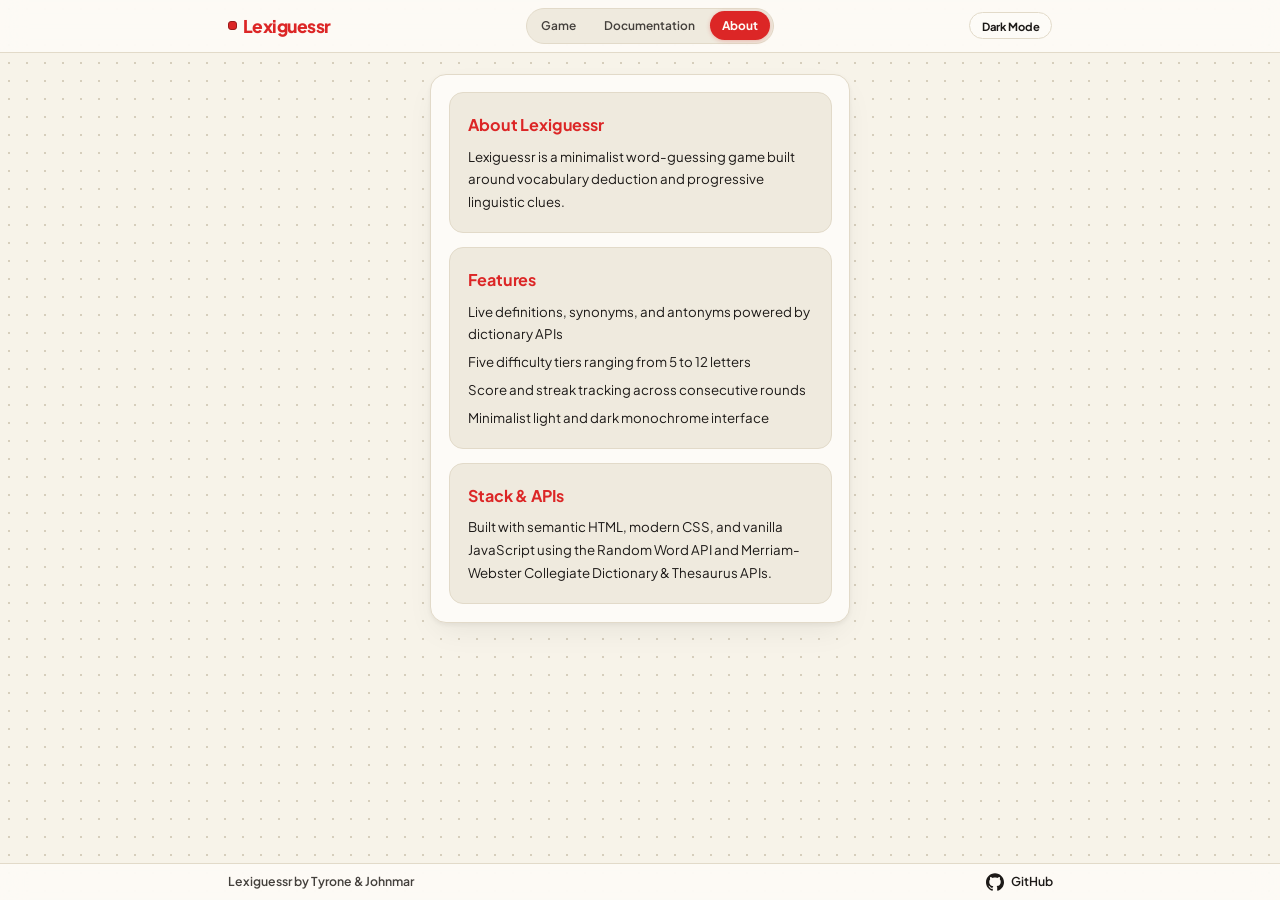
==== about.html @ 3a41c113 "10-18-2026" ====
<!doctype html>
<html lang="en">
  <head>
    <meta charset="UTF-8" />
    <meta name="viewport" content="width=device-width, initial-scale=1.0" />
    <title>About - Lexiguessr</title>
    <link rel="preconnect" href="https://fonts.googleapis.com" />
    <link rel="preconnect" href="https://fonts.gstatic.com" crossorigin />
    <link
      href="https://fonts.googleapis.com/css2?family=Plus+Jakarta+Sans:wght@400;500;600;700;800&display=swap"
      rel="stylesheet"
    />
    <link rel="stylesheet" href="styles.css" />
    <script src="theme.js"></script>
  </head>
  <body>
    <header class="navbar">
      <div class="navbar-inner">
        <a href="index.html" class="navbar-brand">Lexiguessr</a>
        <nav class="nav-tabs" aria-label="Main navigation">
          <a href="index.html" class="nav-tab">Game</a>
          <a href="docs.html" class="nav-tab">Documentation</a>
          <a href="about.html" class="nav-tab active">About</a>
        </nav>
        <button id="theme-toggle" class="btn btn-outline btn-sm" type="button">
          Dark Mode
        </button>
      </div>
    </header>

    <main class="container">
      <section class="page-content">
        <div class="content-card">
          <h2 class="section-title">About Lexiguessr</h2>
          <p class="section-text">
            Lexiguessr is a minimalist word-guessing game built around vocabulary deduction and
            progressive linguistic clues.
          </p>
        </div>

        <div class="content-card">
          <h2 class="section-title">Features</h2>
          <ul class="content-list">
            <li>Live definitions, synonyms, and antonyms powered by dictionary APIs</li>
            <li>Five difficulty tiers ranging from 5 to 12 letters</li>
            <li>Score and streak tracking across consecutive rounds</li>
            <li>Minimalist light and dark monochrome interface</li>
          </ul>
        </div>

        <div class="content-card">
          <h2 class="section-title">Stack &amp; APIs</h2>
          <p class="section-text">
            Built with semantic HTML, modern CSS, and vanilla JavaScript using the Random Word API
            and Merriam-Webster Collegiate Dictionary &amp; Thesaurus APIs.
          </p>
        </div>
      </section>
    </main>

    <footer class="footer">
      <div class="footer-inner">
        <span class="footer-brand">Lexiguessr by Tyrone &amp; Johnmar</span>
        <div class="footer-links">
          <a
            href="https://github.com/johnmarhsifs-cir/Lexiguessr.git"
            class="footer-link"
            target="_blank"
            rel="noopener noreferrer"
          >
            <svg
              class="github-icon"
              viewBox="0 0 24 24"
              width="18"
              height="18"
              fill="currentColor"
              aria-hidden="true"
            >
              <path
                d="M12 .297c-6.63 0-12 5.373-12 12 0 5.303 3.438 9.8 8.205 11.385.6.113.82-.258.82-.577 0-.285-.01-1.04-.015-2.04-3.338.724-4.042-1.61-4.042-1.61C4.422 18.07 3.633 17.7 3.633 17.7c-1.087-.744.084-.729.084-.729 1.205.084 1.838 1.236 1.838 1.236 1.07 1.835 2.809 1.305 3.495.998.108-.776.417-1.305.76-1.605-2.665-.3-5.466-1.332-5.466-5.93 0-1.31.465-2.38 1.235-3.22-.135-.303-.54-1.523.105-3.176 0 0 1.005-.322 3.3 1.23.96-.267 1.98-.399 3-.405 1.02.006 2.04.138 3 .405 2.28-1.552 3.285-1.23 3.285-1.23.645 1.653.24 2.873.12 3.176.765.84 1.23 1.91 1.23 3.22 0 4.61-2.805 5.625-5.475 5.92.42.36.81 1.096.81 2.22 0 1.606-.015 2.896-.015 3.286 0 .315.21.69.825.57C20.565 22.092 24 17.592 24 12.297c0-6.627-5.373-12-12-12"
              />
            </svg>
            <span>GitHub</span>
          </a>
        </div>
      </div>
    </footer>
  </body>
</html>
---- styles.css ----
:root {
  --bg: #f7f3e9;
  --dot: #d6cebc;
  --surface: #fdfbf7;
  --nav-bg: rgba(253, 251, 247, 0.9);
  --surface-muted: #efeade;
  --border: #e2dac9;
  --border-strong: #dc2626;
  --text: #1c1917;
  --text-muted: #44403c;
  --primary: #dc2626;
  --primary-fg: #fdfbf7;
  --primary-hover: #b91c1c;
  --primary-shadow: #991b1b;
  --accent-text: #dc2626;
  --ring: rgba(220, 38, 38, 0.28);
  --shadow:
    0 2px 4px rgba(28, 25, 23, 0.05),
    0 12px 32px -8px rgba(28, 25, 23, 0.08);
}

[data-theme="dark"] {
  --bg: #09090b;
  --dot: #1f1f23;
  --surface: #121215;
  --nav-bg: rgba(18, 18, 21, 0.88);
  --surface-muted: #18181b;
  --border: #27272a;
  --border-strong: #ef4444;
  --text: #fafafa;
  --text-muted: #d4d4d8;
  --primary: #ef4444;
  --primary-fg: #ffffff;
  --primary-hover: #dc2626;
  --primary-shadow: #991b1b;
  --accent-text: #ef4444;
  --ring: rgba(239, 68, 68, 0.3);
  --shadow:
    0 2px 4px rgba(0, 0, 0, 0.4),
    0 16px 36px -8px rgba(0, 0, 0, 0.6);
}

*,
*::before,
*::after {
  box-sizing: border-box;
  margin: 0;
  padding: 0;
}

::-webkit-scrollbar {
  width: 10px;
  height: 10px;
}

::-webkit-scrollbar-track {
  background: var(--bg);
}

::-webkit-scrollbar-thumb {
  background: var(--border-strong);
  border: 2px solid var(--bg);
  border-radius: 9999px;
}

::-webkit-scrollbar-thumb:hover {
  background: var(--primary);
}

::-webkit-scrollbar-thumb:active {
  background: var(--primary-hover);
}

html {
  font-size: 14px;
}

body {
  font-family:
    "Plus Jakarta Sans",
    system-ui,
    -apple-system,
    sans-serif;
  background-color: var(--bg);
  background-image: radial-gradient(var(--dot) 1px, transparent 1px);
  background-size: 18px 18px;
  color: var(--text);
  font-size: 1rem;
  line-height: 1.6;
  min-height: 100vh;
  display: flex;
  flex-direction: column;
  -webkit-font-smoothing: antialiased;
  transition:
    background-color 0.2s ease,
    color 0.2s ease;
}

.navbar {
  width: 100%;
  background: var(--nav-bg);
  backdrop-filter: blur(12px);
  -webkit-backdrop-filter: blur(12px);
  border-bottom: 1px solid var(--border);
  position: sticky;
  top: 0;
  z-index: 10;
}

.navbar-inner {
  max-width: 860px;
  margin: 0 auto;
  padding: 0.55rem 1.25rem;
  display: flex;
  align-items: center;
  justify-content: space-between;
  gap: 1rem;
  flex-wrap: wrap;
}

.navbar-brand {
  font-size: 1.25rem;
  font-weight: 800;
  letter-spacing: -0.03em;
  color: var(--accent-text);
  text-decoration: none;
  display: inline-flex;
  align-items: center;
  gap: 0.45rem;
}

.navbar-brand::before {
  content: "";
  width: 9px;
  height: 9px;
  border-radius: 3px;
  background: var(--primary);
  border: 1px solid var(--primary-shadow);
}

.nav-tabs {
  display: flex;
  align-items: center;
  gap: 0.25rem;
  background: var(--surface-muted);
  border: 1px solid var(--border);
  padding: 0.2rem;
  border-radius: 9999px;
}

.nav-tab {
  text-decoration: none;
  font-size: 0.85rem;
  font-weight: 600;
  color: var(--text-muted);
  padding: 0.35rem 0.85rem;
  border-radius: 9999px;
  transition:
    background-color 0.15s ease,
    color 0.15s ease,
    box-shadow 0.15s ease;
}

.nav-tab:hover {
  color: var(--text);
}

.nav-tab.active {
  background: var(--primary);
  color: var(--primary-fg);
  font-weight: 700;
  box-shadow: 0 1px 4px var(--ring);
}

.game-layout {
  max-width: 860px;
  width: calc(100% - 2rem);
  margin: auto;
  padding: 0.75rem 0;
  display: grid;
  grid-template-columns: minmax(0, 420px) minmax(0, 370px);
  justify-content: center;
  gap: 1.25rem;
  position: relative;
}

.container {
  background: var(--surface);
  border: 1px solid var(--border);
  border-radius: 16px;
  box-shadow: var(--shadow);
  padding: 1.25rem;
  max-width: 420px;
  width: calc(100% - 2rem);
  margin: 1.5rem auto;
  display: flex;
  flex-direction: column;
  gap: 0.8rem;
  text-align: center;
}

.game-layout .container {
  margin: 0;
  width: 100%;
}

.hints-panel {
  grid-column: 2;
  position: absolute;
  top: 0.75rem;
  bottom: 0.75rem;
  left: 0;
  right: 0;
  height: fit-content;
  max-height: calc(100% - 1.5rem);
  width: 100%;
  background: var(--surface);
  border: 1px solid var(--border);
  border-radius: 16px;
  box-shadow: var(--shadow);
  padding: 1.25rem;
  display: flex;
  flex-direction: column;
  gap: 0.75rem;
  overflow: hidden;
}

.hints-header {
  display: flex;
  align-items: center;
  justify-content: space-between;
  padding-bottom: 0.6rem;
  border-bottom: 1px solid var(--border);
}

.hints-title {
  font-size: 0.9rem;
  font-weight: 800;
  text-transform: uppercase;
  letter-spacing: 0.06em;
  color: var(--accent-text);
}

.stats-panel {
  display: grid;
  grid-template-columns: repeat(3, 1fr);
  gap: 0.55rem;
}

.stat-card {
  background: var(--surface-muted);
  border: 1px solid var(--border);
  border-radius: 10px;
  padding: 0.6rem 0.5rem;
  display: flex;
  flex-direction: column;
  gap: 0.15rem;
}

.stat-label {
  font-size: 0.72rem;
  font-weight: 700;
  text-transform: uppercase;
  letter-spacing: 0.06em;
  color: var(--text-muted);
}

.stat-value {
  font-size: 1.4rem;
  font-weight: 800;
  letter-spacing: -0.02em;
  color: var(--accent-text);
  font-variant-numeric: tabular-nums;
  line-height: 1.2;
}

.game-board {
  background: var(--surface-muted);
  border: 1px solid var(--border);
  border-radius: 12px;
  padding: 1.6rem 1rem;
  min-height: 9.5rem;
  display: flex;
  flex-direction: column;
  justify-content: center;
  gap: 1.15rem;
}

.word-meta {
  display: flex;
  justify-content: center;
  gap: 0.45rem;
}

.meta-tag {
  font-size: 0.72rem;
  font-weight: 700;
  text-transform: uppercase;
  letter-spacing: 0.05em;
  padding: 0.22rem 0.65rem;
  border-radius: 9999px;
  background: var(--surface);
  color: var(--accent-text);
  border: 1px solid var(--border);
}

.word-display {
  display: flex;
  justify-content: center;
  align-items: center;
  flex-wrap: wrap;
  gap: 0.45rem;
  min-height: 3.6rem;
}

.letter-tile {
  width: 2.5rem;
  height: 2.9rem;
  display: inline-flex;
  justify-content: center;
  align-items: center;
  background: var(--primary);
  border: 1px solid var(--primary-shadow);
  border-radius: 8px;
  box-shadow: 0 3px 0 var(--primary-shadow);
  font-size: 1.25rem;
  font-weight: 800;
  text-transform: uppercase;
  color: var(--primary-fg);
}

.letter-tile.empty {
  background: var(--surface);
  border: 2px dashed var(--border-strong);
  box-shadow: none;
  color: var(--text-muted);
}

.hint-box {
  display: flex;
  flex-wrap: wrap;
  gap: 0.55rem;
  font-size: 0.9rem;
  text-align: left;
  overflow-y: auto;
  flex: 1;
  min-height: 0;
  padding-right: 0.25rem;
}

.hint-box[hidden] {
  display: none;
}

.hint-item {
  flex: 1 1 100%;
  display: flex;
  flex-direction: column;
  align-items: flex-start;
  gap: 0.3rem;
  padding: 0.7rem 0.85rem;
  border-radius: 10px;
  background: var(--surface-muted);
  border: 1px solid var(--border);
  line-height: 1.45;
}

.hint-badge {
  font-size: 0.68rem;
  font-weight: 800;
  text-transform: uppercase;
  letter-spacing: 0.05em;
  background: var(--primary);
  color: var(--primary-fg);
  border: 1px solid var(--primary-shadow);
  padding: 0.15rem 0.5rem;
  border-radius: 5px;
  white-space: nowrap;
}

.hint-text {
  color: var(--text);
  font-size: 0.9rem;
  font-weight: 500;
}

@media (max-width: 768px) {
  .game-layout {
    display: flex;
    flex-direction: column;
    align-items: center;
  }

  .game-layout .container,
  .hints-panel {
    position: static;
    max-height: none;
    max-width: 420px;
  }
}

.controls-section {
  display: flex;
  flex-direction: column;
  gap: 0.6rem;
}

.settings-row {
  display: flex;
  align-items: center;
  justify-content: space-between;
  padding: 0.45rem 0.75rem;
  background: var(--surface-muted);
  border: 1px solid var(--border);
  border-radius: 10px;
}

.form-label {
  font-size: 0.875rem;
  font-weight: 600;
  color: var(--text);
}

.select-input {
  background: var(--surface);
  border: 1px solid var(--border);
  color: var(--text);
  padding: 0.3rem 0.6rem;
  font-size: 0.85rem;
  font-weight: 600;
  font-family: inherit;
  border-radius: 7px;
  outline: none;
  cursor: pointer;
}

.select-input:focus {
  border-color: var(--primary-shadow);
  box-shadow: 0 0 0 3px var(--ring);
}

.guess-form {
  width: 100%;
}

.input-group {
  display: flex;
  gap: 0.45rem;
}

.text-input {
  flex: 1;
  background: var(--surface);
  border: 1px solid var(--border);
  border-radius: 10px;
  padding: 0.6rem 0.85rem;
  color: var(--text);
  font-family: inherit;
  font-size: 0.925rem;
  font-weight: 500;
  outline: none;
  transition:
    border-color 0.15s ease,
    box-shadow 0.15s ease;
}

.text-input::placeholder {
  color: var(--text-muted);
  opacity: 0.75;
}

.text-input:focus {
  border-color: var(--primary-shadow);
  box-shadow: 0 0 0 3px var(--ring);
}

.btn {
  padding: 0.6rem 0.95rem;
  font-size: 0.875rem;
  font-weight: 700;
  border-radius: 10px;
  cursor: pointer;
  display: inline-flex;
  align-items: center;
  justify-content: center;
  border: 1px solid transparent;
  font-family: inherit;
  transition:
    transform 0.12s ease,
    background-color 0.15s ease,
    border-color 0.15s ease,
    color 0.15s ease;
}

.btn:active {
  transform: scale(0.98);
}

.btn-sm {
  padding: 0.4rem 0.85rem;
  font-size: 0.8rem;
  border-radius: 9999px;
}

.btn-primary {
  background: var(--primary);
  color: var(--primary-fg);
  border-color: var(--primary-shadow);
}

.btn-primary:hover {
  background: var(--primary-hover);
}

.btn-secondary {
  background: var(--surface-muted);
  color: var(--accent-text);
  border-color: var(--border);
}

.btn-secondary:hover {
  border-color: var(--primary-shadow);
  background: var(--primary);
  color: var(--primary-fg);
}

.btn-outline {
  background: var(--surface);
  color: var(--text);
  border-color: var(--border);
}

.btn-outline:hover {
  color: var(--primary-fg);
  border-color: var(--primary-shadow);
  background: var(--primary);
}

.button-group {
  display: grid;
  grid-template-columns: repeat(3, 1fr);
  gap: 0.45rem;
}

.game-board.correct-flash {
  animation: correctPulse 0.65s ease;
}

@keyframes correctPulse {
  0% {
    transform: scale(1);
    border-color: var(--border);
    box-shadow: 0 0 0 0 rgba(194, 208, 118, 0);
  }
  35% {
    transform: scale(1.015);
    border-color: var(--primary);
    box-shadow: 0 0 0 6px var(--ring);
  }
  100% {
    transform: scale(1);
    border-color: var(--border);
    box-shadow: 0 0 0 0 rgba(194, 208, 118, 0);
  }
}

.output-message {
  font-size: 0.875rem;
  min-height: 1.25rem;
  color: var(--accent-text);
  font-weight: 700;
  transition:
    color 0.2s ease,
    transform 0.2s ease;
}

.output-message.correct-text {
  color: var(--primary-shadow);
  transform: translateY(-2px);
}

[data-theme="dark"] .output-message.correct-text {
  color: var(--primary);
}

.docs-container {
  max-width: 660px;
}

.page-content {
  display: flex;
  flex-direction: column;
  gap: 1rem;
  text-align: left;
}

.content-card {
  background: var(--surface-muted);
  border: 1px solid var(--border);
  border-radius: 14px;
  padding: 1.35rem;
  display: flex;
  flex-direction: column;
  gap: 0.55rem;
}

.section-title {
  font-size: 1.15rem;
  font-weight: 700;
  letter-spacing: -0.01em;
  color: var(--accent-text);
}

.section-text {
  font-size: 0.95rem;
  line-height: 1.7;
  color: var(--text);
}

.content-list {
  list-style: none;
  display: flex;
  flex-direction: column;
  gap: 0.45rem;
  font-size: 0.95rem;
  line-height: 1.65;
  color: var(--text);
}

.content-list strong,
.section-text strong {
  color: var(--accent-text);
}

.code-block {
  background: var(--surface);
  border: 1px solid var(--border);
  border-radius: 10px;
  padding: 0.95rem;
  font-family: ui-monospace, SFMono-Regular, Menlo, Consolas, monospace;
  font-size: 0.85rem;
  line-height: 1.6;
  color: var(--text);
  overflow-x: auto;
}

.doc-table {
  width: 100%;
  border-collapse: collapse;
  background: var(--surface);
  border: 1px solid var(--border);
  border-radius: 10px;
  overflow: hidden;
  font-size: 0.9rem;
}

.doc-table th,
.doc-table td {
  padding: 0.65rem 0.8rem;
  border-bottom: 1px solid var(--border);
  text-align: left;
  color: var(--text);
}

.doc-table th {
  font-weight: 700;
  color: var(--accent-text);
  background: var(--surface-muted);
}

.doc-table tr:last-child td {
  border-bottom: none;
}

.footer {
  width: 100%;
  margin-top: auto;
  background: var(--nav-bg);
  backdrop-filter: blur(12px);
  -webkit-backdrop-filter: blur(12px);
  border-top: 1px solid var(--border);
}

.footer-inner {
  max-width: 860px;
  margin: 0 auto;
  padding: 0.6rem 1.25rem;
  display: flex;
  align-items: center;
  justify-content: space-between;
  gap: 1rem;
  flex-wrap: wrap;
}

.footer-brand {
  font-size: 0.875rem;
  font-weight: 600;
  color: var(--text-muted);
}

.footer-links {
  display: flex;
  align-items: center;
  gap: 1.25rem;
}

.footer-link {
  display: inline-flex;
  align-items: center;
  gap: 0.45rem;
  font-size: 0.875rem;
  font-weight: 600;
  color: var(--text);
  text-decoration: none;
  transition: color 0.15s ease;
}

.footer-link:hover {
  color: var(--accent-text);
}

.game-dialog {
  border: none;
  background: transparent;
  margin: auto;
}

.game-dialog::backdrop {
  background: rgba(4, 23, 23, 0.65);
  backdrop-filter: blur(4px);
}

.dialog-card {
  background: var(--surface);
  border: 1px solid var(--border);
  padding: 1.75rem;
  border-radius: 20px;
  box-shadow: var(--shadow);
  display: flex;
  flex-direction: column;
  gap: 1rem;
  max-width: 320px;
  text-align: center;
  color: var(--text);
}

.modal-title {
  font-size: 1.5rem;
  font-weight: 800;
  letter-spacing: -0.02em;
  color: var(--accent-text);
}

.modal-desc {
  color: var(--text-muted);
  font-size: 0.95rem;
}

.modal-stats {
  background: var(--surface-muted);
  border: 1px solid var(--border);
  padding: 0.85rem;
  border-radius: 10px;
  font-size: 0.95rem;
}

.sr-only {
  position: absolute;
  width: 1px;
  height: 1px;
  padding: 0;
  margin: -1px;
  overflow: hidden;
  clip: rect(0, 0, 0, 0);
  white-space: nowrap;
  border: 0;
}
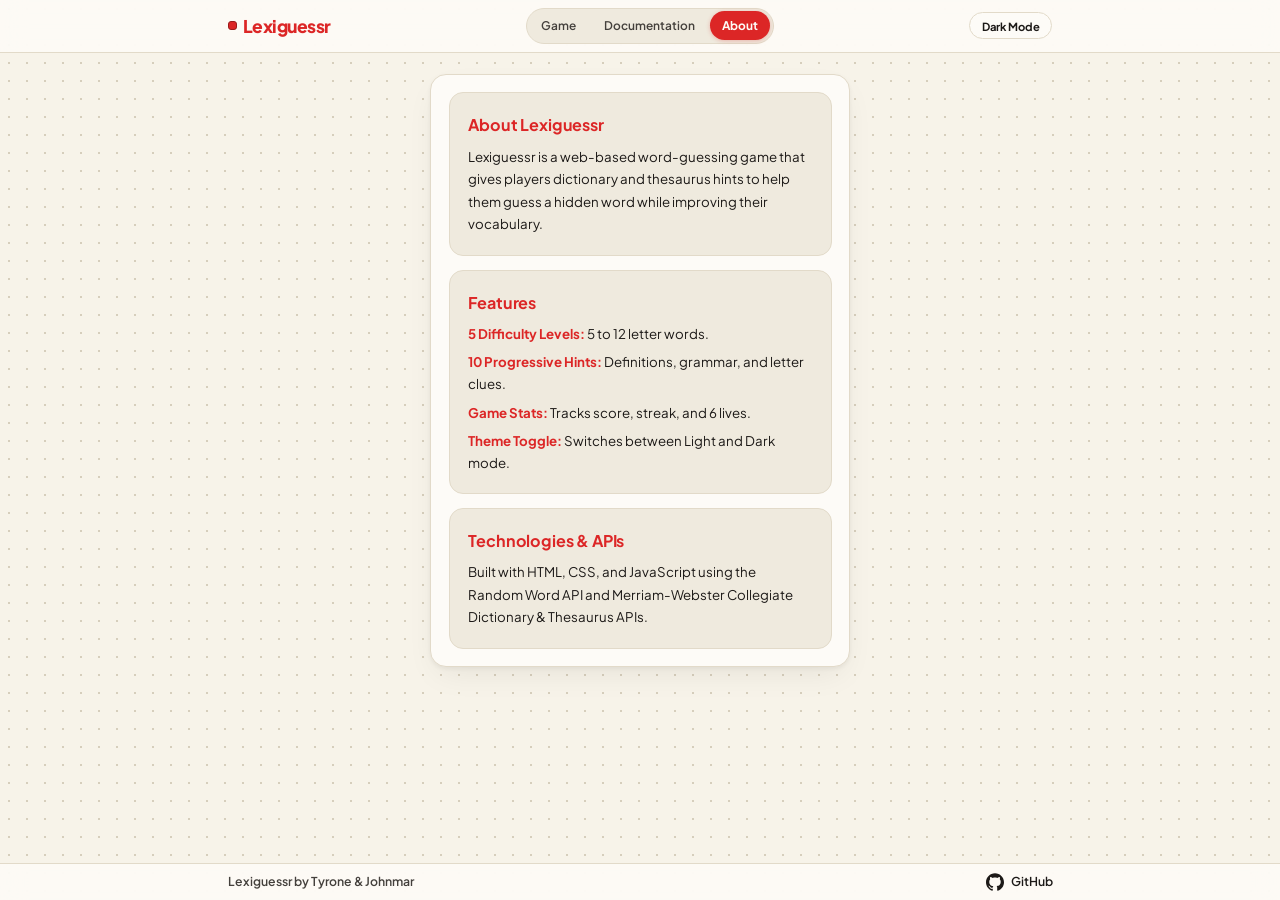
==== commit f121951b: "10-18-2026" ====
--- a/about.html
+++ b/about.html
@@ -33,26 +33,26 @@
         <div class="content-card">
           <h2 class="section-title">About Lexiguessr</h2>
           <p class="section-text">
-            Lexiguessr is a minimalist word-guessing game built around vocabulary deduction and
-            progressive linguistic clues.
+            Lexiguessr is a web-based word-guessing game that gives players dictionary and thesaurus
+            hints to help them guess a hidden word while improving their vocabulary.
           </p>
         </div>
 
         <div class="content-card">
           <h2 class="section-title">Features</h2>
           <ul class="content-list">
-            <li>Live definitions, synonyms, and antonyms powered by dictionary APIs</li>
-            <li>Five difficulty tiers ranging from 5 to 12 letters</li>
-            <li>Score and streak tracking across consecutive rounds</li>
-            <li>Minimalist light and dark monochrome interface</li>
+            <li><strong>5 Difficulty Levels:</strong> 5 to 12 letter words.</li>
+            <li><strong>10 Progressive Hints:</strong> Definitions, grammar, and letter clues.</li>
+            <li><strong>Game Stats:</strong> Tracks score, streak, and 6 lives.</li>
+            <li><strong>Theme Toggle:</strong> Switches between Light and Dark mode.</li>
           </ul>
         </div>
 
         <div class="content-card">
-          <h2 class="section-title">Stack &amp; APIs</h2>
+          <h2 class="section-title">Technologies &amp; APIs</h2>
           <p class="section-text">
-            Built with semantic HTML, modern CSS, and vanilla JavaScript using the Random Word API
-            and Merriam-Webster Collegiate Dictionary &amp; Thesaurus APIs.
+            Built with HTML, CSS, and JavaScript using the Random Word API and Merriam-Webster
+            Collegiate Dictionary &amp; Thesaurus APIs.
           </p>
         </div>
       </section>
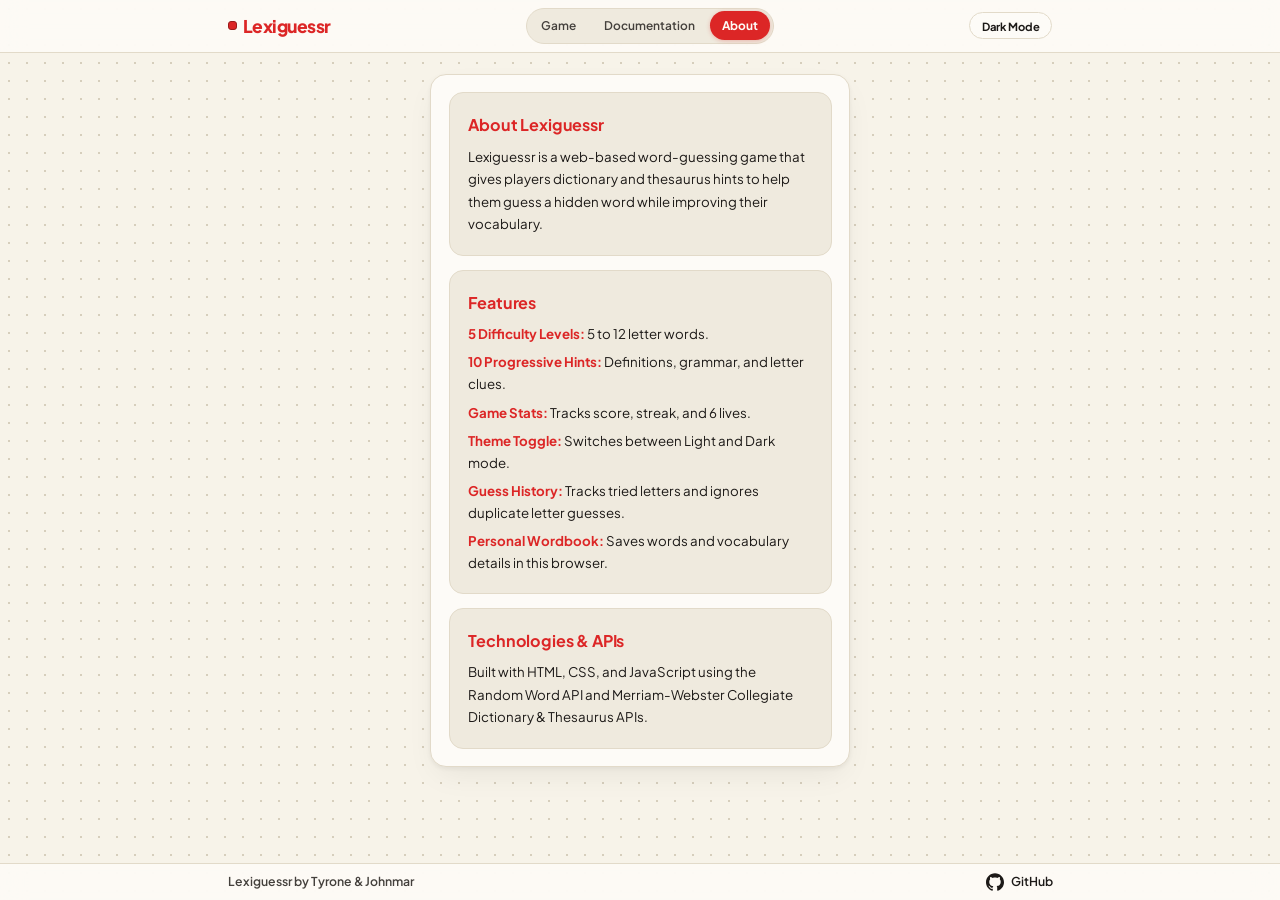
==== commit 6f3766b7: "Add guess history and wordbook" ====
--- a/about.html
+++ b/about.html
@@ -11,7 +11,7 @@
       rel="stylesheet"
     />
     <link rel="stylesheet" href="styles.css" />
-    <script src="theme.js"></script>
+    <script src="script.js"></script>
   </head>
   <body>
     <header class="navbar">
@@ -45,6 +45,8 @@
             <li><strong>10 Progressive Hints:</strong> Definitions, grammar, and letter clues.</li>
             <li><strong>Game Stats:</strong> Tracks score, streak, and 6 lives.</li>
             <li><strong>Theme Toggle:</strong> Switches between Light and Dark mode.</li>
+            <li><strong>Guess History:</strong> Tracks tried letters and ignores duplicate letter guesses.</li>
+            <li><strong>Personal Wordbook:</strong> Saves words and vocabulary details in this browser.</li>
           </ul>
         </div>
 
--- a/styles.css
+++ b/styles.css
@@ -313,6 +313,67 @@
   min-height: 3.6rem;
 }
 
+.guess-history-section {
+  display: flex;
+  flex-direction: column;
+  align-items: center;
+  gap: 0.4rem;
+}
+
+.guess-history-label {
+  color: var(--text-muted);
+  font-size: 0.7rem;
+  font-weight: 700;
+  text-transform: uppercase;
+}
+
+.guess-history {
+  display: flex;
+  justify-content: center;
+  flex-wrap: wrap;
+  gap: 0.3rem;
+  min-height: 1.6rem;
+}
+
+.guess-history-empty {
+  color: var(--text-muted);
+  font-size: 0.8rem;
+}
+
+.guess-chip {
+  min-width: 1.65rem;
+  padding: 0.1rem 0.35rem;
+  border: 1px solid var(--border);
+  border-radius: 5px;
+  font-size: 0.78rem;
+  font-weight: 800;
+  line-height: 1.35;
+}
+
+.guess-chip.correct {
+  color: #166534;
+  background: #dcfce7;
+  border-color: #86efac;
+}
+
+.guess-chip.incorrect {
+  color: #991b1b;
+  background: #fee2e2;
+  border-color: #fca5a5;
+}
+
+[data-theme="dark"] .guess-chip.correct {
+  color: #bbf7d0;
+  background: #14532d;
+  border-color: #166534;
+}
+
+[data-theme="dark"] .guess-chip.incorrect {
+  color: #fecaca;
+  background: #7f1d1d;
+  border-color: #991b1b;
+}
+
 .letter-tile {
   width: 2.5rem;
   height: 2.9rem;
@@ -349,6 +410,21 @@
 }
 
 .hint-box[hidden] {
+  display: none;
+}
+
+.wordbook-controls,
+.wordbook-actions {
+  display: flex;
+  gap: 0.5rem;
+}
+
+.wordbook-controls > button,
+.wordbook-actions > button {
+  flex: 1;
+}
+
+.wordbook-controls > button[hidden] {
   display: none;
 }
 
@@ -744,6 +820,49 @@
   color: var(--text);
 }
 
+.wordbook-dialog-card {
+  width: min(460px, calc(100vw - 2rem));
+  max-width: 460px;
+  max-height: min(80vh, 620px);
+  text-align: left;
+}
+
+.wordbook-list {
+  display: flex;
+  flex-direction: column;
+  gap: 0.6rem;
+  overflow-y: auto;
+  list-style: none;
+}
+
+.wordbook-entry {
+  padding: 0.7rem 0.8rem;
+  border: 1px solid var(--border);
+  border-radius: 8px;
+  background: var(--surface-muted);
+}
+
+.wordbook-entry strong {
+  color: var(--accent-text);
+  text-transform: capitalize;
+}
+
+.wordbook-entry p {
+  margin-top: 0.2rem;
+  color: var(--text);
+  font-size: 0.85rem;
+  line-height: 1.45;
+}
+
+.wordbook-entry .wordbook-details {
+  color: var(--text-muted);
+  font-size: 0.78rem;
+}
+
+.wordbook-actions {
+  margin-top: 0.25rem;
+}
+
 .modal-title {
   font-size: 1.5rem;
   font-weight: 800;
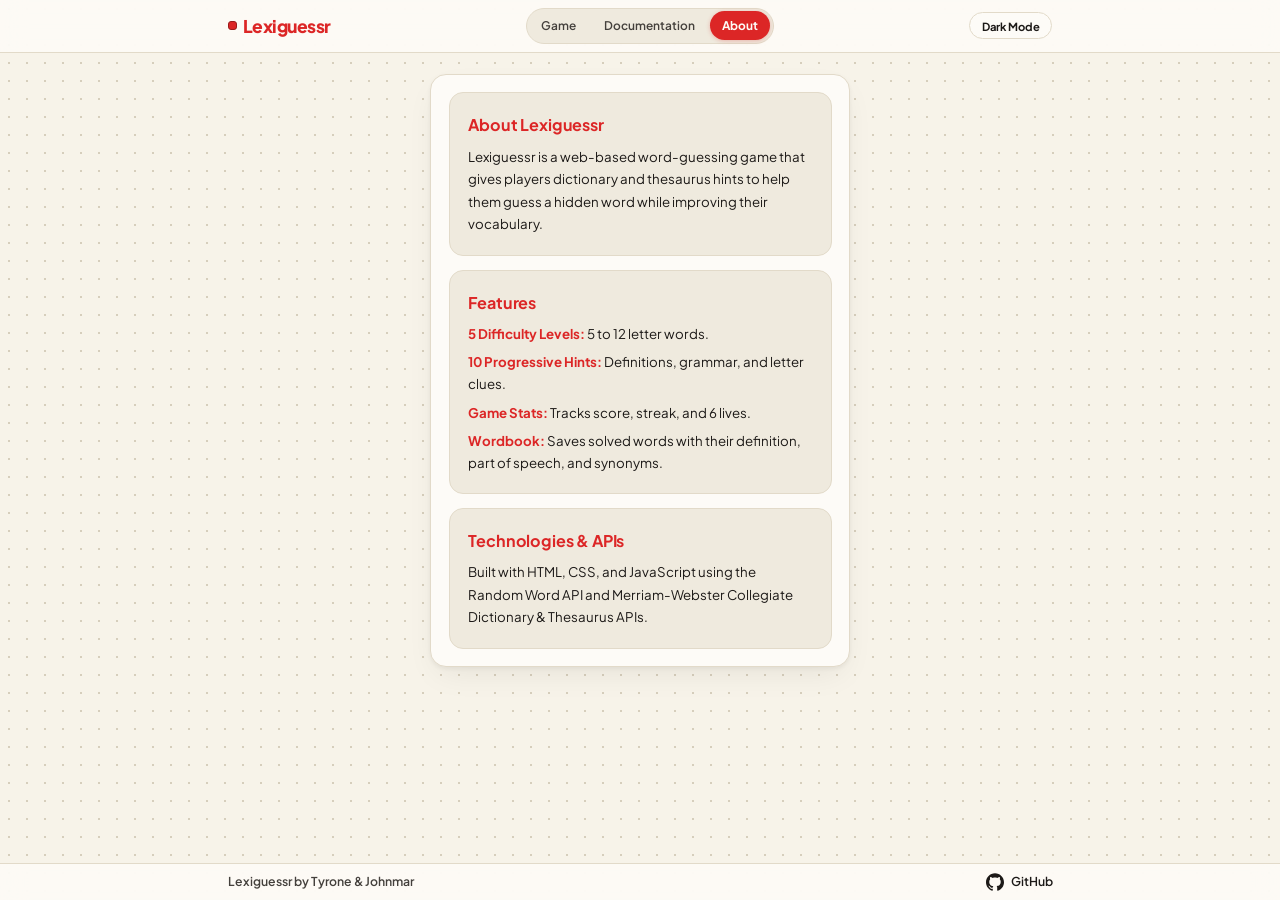
==== commit b98dc3d6: "10-20-2026" ====
--- a/about.html
+++ b/about.html
@@ -44,9 +44,7 @@
             <li><strong>5 Difficulty Levels:</strong> 5 to 12 letter words.</li>
             <li><strong>10 Progressive Hints:</strong> Definitions, grammar, and letter clues.</li>
             <li><strong>Game Stats:</strong> Tracks score, streak, and 6 lives.</li>
-            <li><strong>Theme Toggle:</strong> Switches between Light and Dark mode.</li>
-            <li><strong>Guess History:</strong> Tracks tried letters and ignores duplicate letter guesses.</li>
-            <li><strong>Personal Wordbook:</strong> Saves words and vocabulary details in this browser.</li>
+            <li><strong>Wordbook:</strong> Saves solved words with their definition, part of speech, and synonyms.</li>
           </ul>
         </div>
 
--- a/styles.css
+++ b/styles.css
@@ -200,6 +200,8 @@
 }
 
 .game-layout .container {
+  position: relative;
+  overflow: hidden;
   margin: 0;
   width: 100%;
 }
@@ -286,6 +288,15 @@
   gap: 1.15rem;
 }
 
+.yuyu-gif {
+  position: absolute;
+  inset: 0;
+  width: 100%;
+  height: 100%;
+  object-fit: cover;
+  z-index: 5;
+}
+
 .word-meta {
   display: flex;
   justify-content: center;
@@ -311,67 +322,6 @@
   flex-wrap: wrap;
   gap: 0.45rem;
   min-height: 3.6rem;
-}
-
-.guess-history-section {
-  display: flex;
-  flex-direction: column;
-  align-items: center;
-  gap: 0.4rem;
-}
-
-.guess-history-label {
-  color: var(--text-muted);
-  font-size: 0.7rem;
-  font-weight: 700;
-  text-transform: uppercase;
-}
-
-.guess-history {
-  display: flex;
-  justify-content: center;
-  flex-wrap: wrap;
-  gap: 0.3rem;
-  min-height: 1.6rem;
-}
-
-.guess-history-empty {
-  color: var(--text-muted);
-  font-size: 0.8rem;
-}
-
-.guess-chip {
-  min-width: 1.65rem;
-  padding: 0.1rem 0.35rem;
-  border: 1px solid var(--border);
-  border-radius: 5px;
-  font-size: 0.78rem;
-  font-weight: 800;
-  line-height: 1.35;
-}
-
-.guess-chip.correct {
-  color: #166534;
-  background: #dcfce7;
-  border-color: #86efac;
-}
-
-.guess-chip.incorrect {
-  color: #991b1b;
-  background: #fee2e2;
-  border-color: #fca5a5;
-}
-
-[data-theme="dark"] .guess-chip.correct {
-  color: #bbf7d0;
-  background: #14532d;
-  border-color: #166534;
-}
-
-[data-theme="dark"] .guess-chip.incorrect {
-  color: #fecaca;
-  background: #7f1d1d;
-  border-color: #991b1b;
 }
 
 .letter-tile {
@@ -469,7 +419,7 @@
 
   .game-layout .container,
   .hints-panel {
-    position: static;
+    position: relative;
     max-height: none;
     max-width: 420px;
   }
@@ -720,6 +670,14 @@
   overflow-x: auto;
 }
 
+.wireframe-img {
+  width: 100%;
+  height: auto;
+  border-radius: 10px;
+  border: 1px solid var(--border);
+  display: block;
+}
+
 .doc-table {
   width: 100%;
   border-collapse: collapse;
